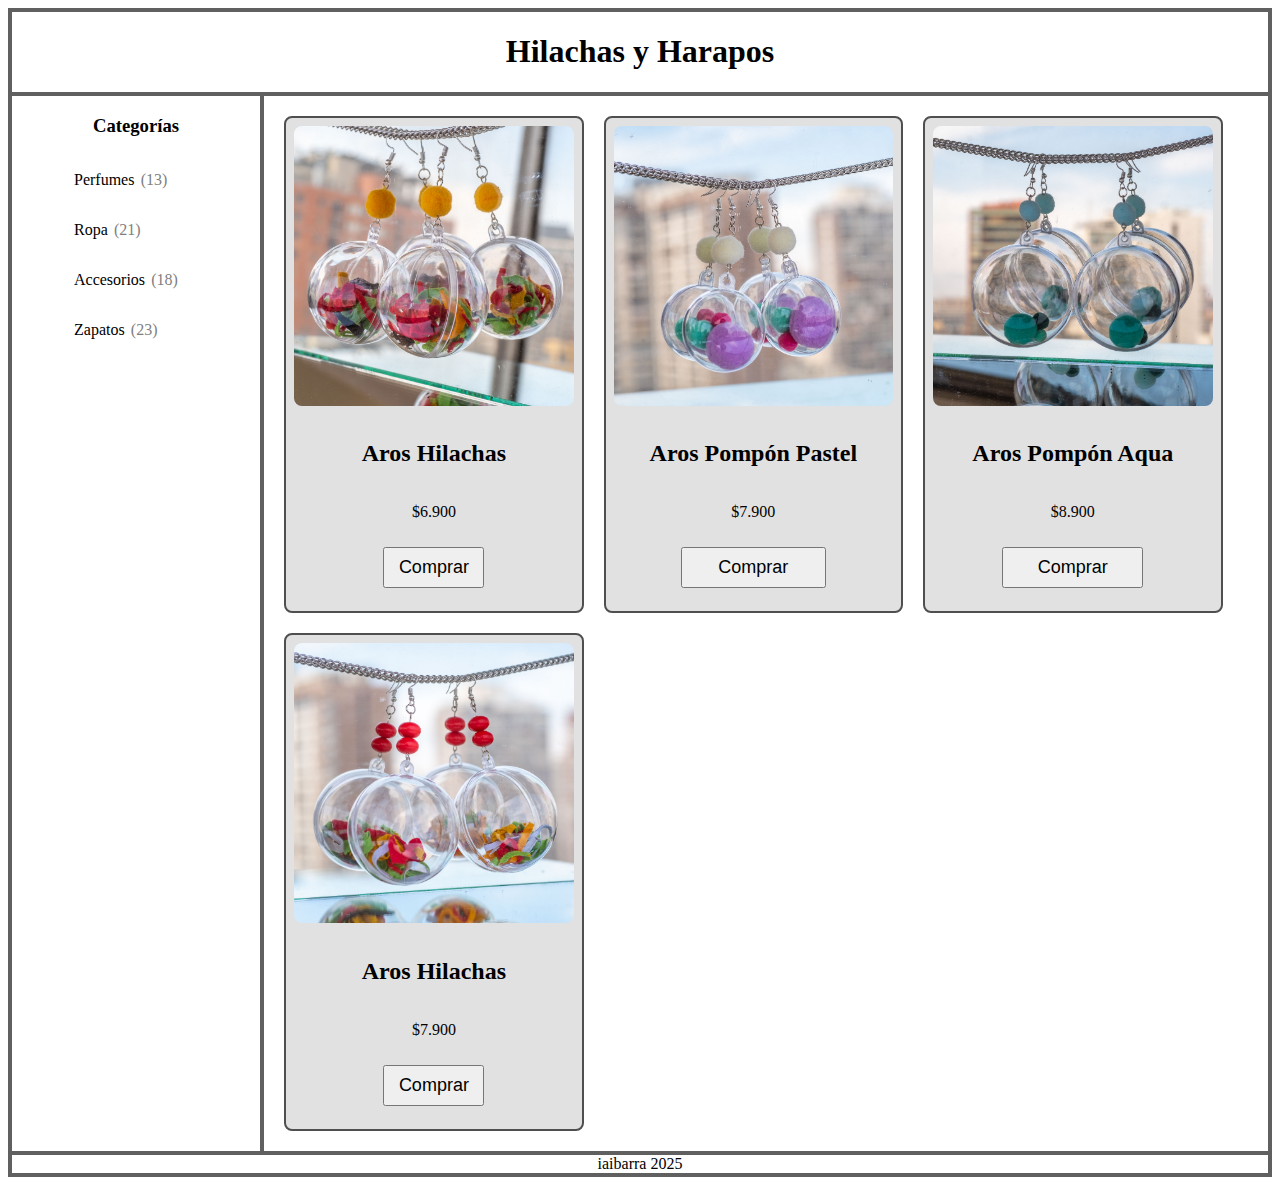
==== index.html @ a70f9880 "Primer commit" ====
<!DOCTYPE html>
<html lang="es">
<head>
    <meta charset="UTF-8">
    <meta name="viewport" content="width=device-width, initial-scale=1.0">
    <title>GRID</title>
    <link rel="stylesheet" href="./asstes/css/style.css">
</head>
<header class="box">
    <h1>Hilachas y Harapos</h1>
    </header>
<aside class="box">
    <section class="categoria">
        <div class="titulo">
            <h3>Categorías</h3>
        </div>
    </section>
    <section class="subcategoria">
        <div class="info">
            <p>Perfumes</p>
            <p class="cantidad">(13)</p>
        </div>
    </section>
    <section class="subcategoria">
        <div class="info">
            <p>Ropa</p>
            <p class="cantidad">(21)</p>
        </div>
    </section>
    <section class="subcategoria">
        <div class="info">
            <p>Accesorios</p>
            <p class="cantidad">(18)</p>        
        </div>
    </section>
    <section class="subcategoria">
        <div class="info">
            <p>Zapatos</p>
            <p class="cantidad">(23)</p>
        </div>
    </section>
</aside>
<main class="box">
    <section class="card">  
        <img src="/asstes/img/IMG_3949.jpeg" alt="Imagen de la card">
        <div class="card-content">
          <h2>Aros Hilachas</h2>
          <p>$6.900</p>
          <button>Comprar</button>
        </div>
    </section>
    <section class="card">  
        <img src="/asstes/img/IMG_3950.jpeg" alt="Imagen de la card">
        <div class="card-content">
          <h2>Aros Pompón Pastel</h2>
          <p>$7.900</p>
          <button>Comprar</button>
        </div>
    </section>    
    <section class="card">  
        <img src="/asstes/img/IMG_3952.jpeg" alt="Imagen de la card">
        <div class="card-content">
          <h2>Aros Pompón Aqua</h2>
          <p>$8.900</p>
          <button>Comprar</button>
        </div>
    </section>    
    <section class="card">  
        <img src="/asstes/img/IMG_3988.jpeg" alt="Imagen de la card">
        <div class="card-content">
          <h2>Aros Hilachas</h2>
          <p>$7.900</p>
          <button>Comprar</button>
        </div>
    </section>
</main>
<footer class="box">iaibarra 2025</footer>
<body>
    
</body>
</html>
---- asstes/css/style.css ----
header{
    grid-area: cabecera;
    text-align: center;
}
aside{
    grid-area: lado;
    display: flex;
    flex-direction: column;
    align-items: center;
}

main{
    grid-area: principal;
    display: grid;
    display: flex;
    flex-wrap: wrap; 
    gap: 20px; /* ESPACIOOO entre las cards */
    width: auto;
    justify-content: start;
    align-items: center;
    padding: 2%;

  }

footer{
    grid-area: pie;
    text-align: center;
}
body{
    display: grid;
    grid-template-areas: 
    'cabecera cabecera'
    'lado principal'
    'pie pie';
    grid-template-columns: 1fr 4fr;
    border: 2px solid rgb(96, 96, 96);
}
.box{
    border: 2px solid rgb(96, 96, 96);
}
.card{
    padding: 8px;
    display: flex;
    justify-content: center;
    align-items: center;
    flex-direction: column;
    width: 29%;
    border-radius: 8px;
    background-color: rgb(225, 225, 225);
    border: 2px solid rgb(79, 79, 80);
}
.card img {
    width: 100%;
    height: auto;
    border-radius: 8px;
  }
.card-content {
    display: flex;
    flex-direction: column;
    align-items: center;
    padding: 15px;
  }
  .card button {
    margin-top: 10px;
    padding: 8px 12px;
    width: 70%;
    font-size: large;
  }
  .subcategoria {
    display: flex;
    justify-content:space-around;
    width: 100%;
  }
  .info{
    display: flex;
    flex-wrap: wrap; 
    gap: 5%;
    width: 50%;
    justify-content: left;
  }
  .cantidad{
    color: grey;
  }
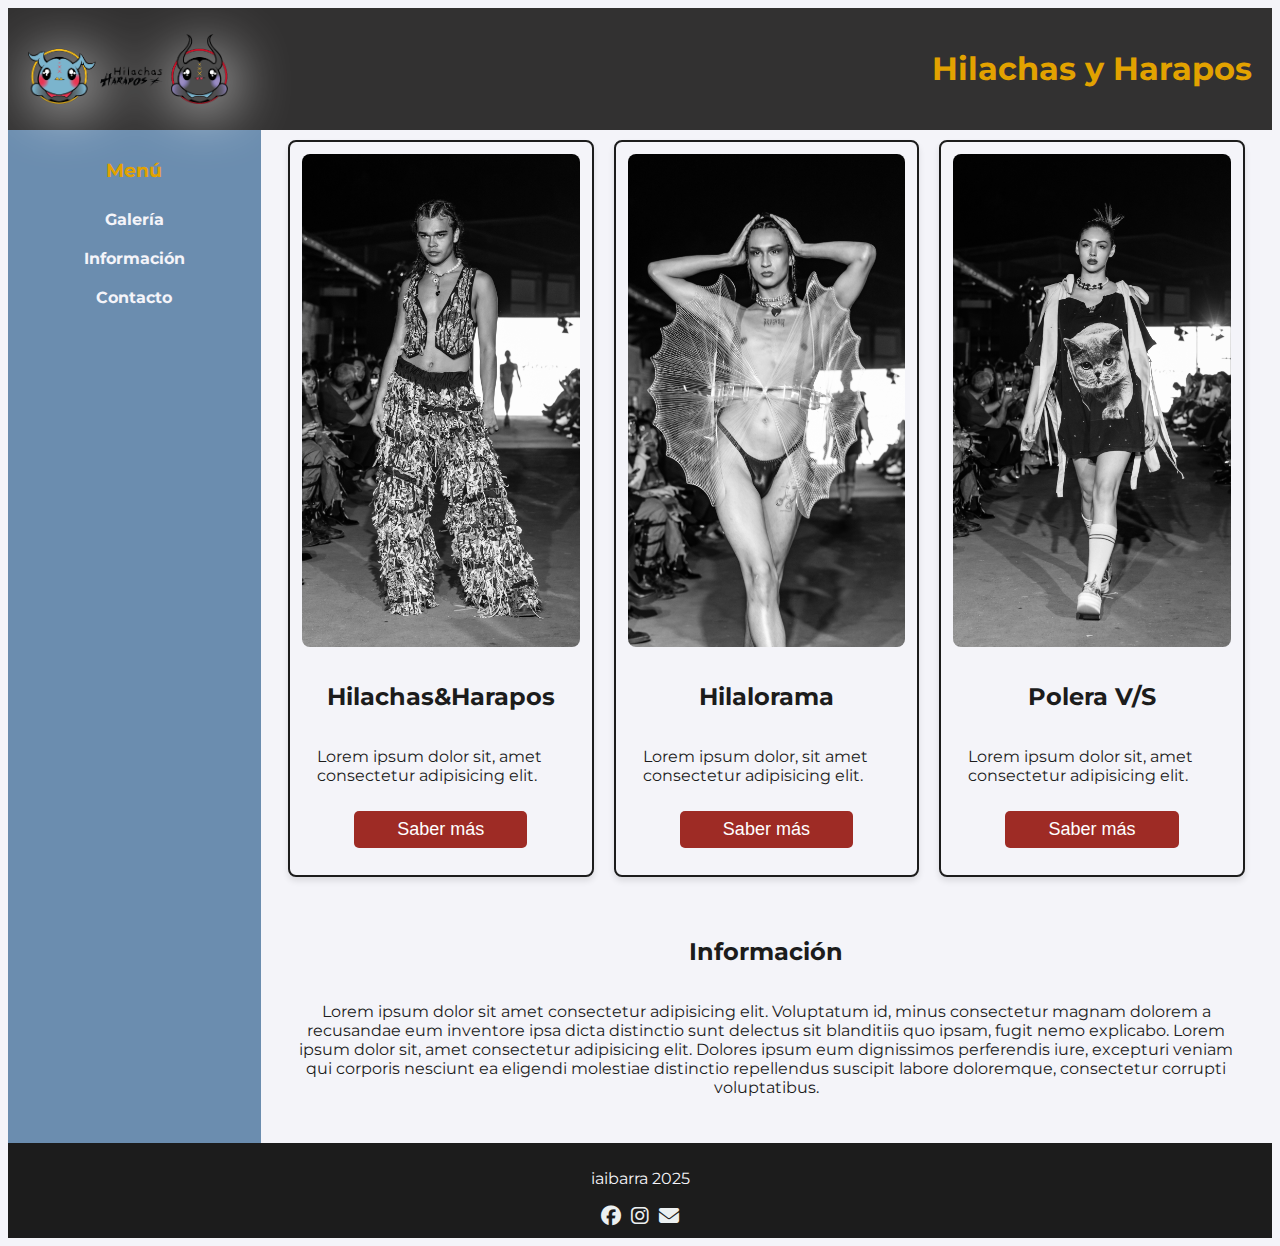
==== commit 1ddaed02: "Subiendo mi proyecto a GitHub" ====
--- a/index.html
+++ b/index.html
@@ -3,79 +3,80 @@
 <head>
     <meta charset="UTF-8">
     <meta name="viewport" content="width=device-width, initial-scale=1.0">
-    <title>GRID</title>
-    <link rel="stylesheet" href="./asstes/css/style.css">
+    <title>Examen CSS Avanzado</title>
+    <link rel="stylesheet" href="./assets/css/style.css">
+    <link href="https://fonts.googleapis.com/css2?family=Montserrat:wght@400;700&display=swap" rel="stylesheet">
+    <link rel="stylesheet" href="https://cdnjs.cloudflare.com/ajax/libs/font-awesome/6.4.2/css/all.min.css">
 </head>
+<body>
 <header class="box">
+    <img class="logo" src="./assets/img/logo.png" alt="Logo de la marca">
     <h1>Hilachas y Harapos</h1>
-    </header>
+</header>
+
 <aside class="box">
     <section class="categoria">
         <div class="titulo">
-            <h3>Categorías</h3>
+            <h3>Menú</h3>
         </div>
     </section>
     <section class="subcategoria">
         <div class="info">
-            <p>Perfumes</p>
-            <p class="cantidad">(13)</p>
+            <a href="#galeria-menu">Galería</a>
         </div>
     </section>
     <section class="subcategoria">
         <div class="info">
-            <p>Ropa</p>
-            <p class="cantidad">(21)</p>
+            <a href="#info-menu">Información</a>
         </div>
     </section>
     <section class="subcategoria">
         <div class="info">
-            <p>Accesorios</p>
-            <p class="cantidad">(18)</p>        
-        </div>
-    </section>
-    <section class="subcategoria">
-        <div class="info">
-            <p>Zapatos</p>
-            <p class="cantidad">(23)</p>
+            <a href="#contacto-menu">Contacto</a>     
         </div>
     </section>
 </aside>
-<main class="box">
+
+<main id="galeria-menu" class="box">
     <section class="card">  
-        <img src="/asstes/img/IMG_3949.jpeg" alt="Imagen de la card">
+        <img src="./assets/img/hilachasyharapos.jpg" alt="Imagen de la card">
         <div class="card-content">
-          <h2>Aros Hilachas</h2>
-          <p>$6.900</p>
-          <button>Comprar</button>
+            <h2>Hilachas&Harapos</h2>
+            <p>Lorem ipsum dolor sit, amet consectetur adipisicing elit.</p>
+            <button>Saber más</button>
         </div>
     </section>
+
     <section class="card">  
-        <img src="/asstes/img/IMG_3950.jpeg" alt="Imagen de la card">
+        <img src="./assets/img/hilalorama.jpg" alt="Imagen de la card">
         <div class="card-content">
-          <h2>Aros Pompón Pastel</h2>
-          <p>$7.900</p>
-          <button>Comprar</button>
+            <h2>Hilalorama</h2>
+            <p>Lorem ipsum dolor, sit amet consectetur adipisicing elit.</p>
+            <button>Saber más</button>
         </div>
     </section>    
+
     <section class="card">  
-        <img src="/asstes/img/IMG_3952.jpeg" alt="Imagen de la card">
+        <img src="./assets/img/poleras.jpg" alt="Imagen de la card">
         <div class="card-content">
-          <h2>Aros Pompón Aqua</h2>
-          <p>$8.900</p>
-          <button>Comprar</button>
+            <h2>Polera V/S</h2>
+            <p>Lorem ipsum dolor sit, amet consectetur adipisicing elit.</p>
+            <button>Saber más</button>
         </div>
-    </section>    
-    <section class="card">  
-        <img src="/asstes/img/IMG_3988.jpeg" alt="Imagen de la card">
-        <div class="card-content">
-          <h2>Aros Hilachas</h2>
-          <p>$7.900</p>
-          <button>Comprar</button>
-        </div>
+    </section> 
+
+    <section id="info-menu" class="info-section"> 
+        <h2>Información</h2>
+        <p>Lorem ipsum dolor sit amet consectetur adipisicing elit. Voluptatum id, minus consectetur magnam dolorem a recusandae eum inventore ipsa dicta distinctio sunt delectus sit blanditiis quo ipsam, fugit nemo explicabo. Lorem ipsum dolor sit, amet consectetur adipisicing elit. Dolores ipsum eum dignissimos perferendis iure, excepturi veniam qui corporis nesciunt ea eligendi molestiae distinctio repellendus suscipit labore doloremque, consectetur corrupti voluptatibus.</p>
     </section>
 </main>
-<footer class="box">iaibarra 2025</footer>
-<body>
-    
+<footer id="contacto-menu" class="box">
+    <p>iaibarra 2025</p>
+    <div class="social-icons">
+        <a href="https://facebook.com" target="_blank"><i class="fa-brands fa-facebook"></i></a>
+        <a href="https://instagram.com/hilachasyharapos/" target="_blank"><i class="fa-brands fa-instagram"></i></a>
+        <a href="mailto:hilachasyharapos@gmail.com"><i class="fa-solid fa-envelope"></i></a>
+    </div>
+</footer>
 </body>
-</html>+</html>
--- a/assets/css/style.css
+++ b/assets/css/style.css
@@ -0,0 +1,229 @@
+html, body {
+  overflow-x: hidden;
+}
+
+body {
+  font-family: 'Montserrat', sans-serif;
+  display: grid;
+  grid-template-areas: 
+      'cabecera'
+      'lado'
+      'principal'
+      'pie';
+  grid-template-columns: 1fr;
+  background-color: #F4F4F9;
+  color: #1C1C1C;
+}
+
+header {
+  grid-area: cabecera;
+  display: flex;
+  align-items: center;
+  justify-content:center;
+  padding: 20px;
+  background-color: #323131;
+  color: #F4F4F9;
+}
+
+header .logo {
+  width: 200px;
+  height: auto;
+  filter: drop-shadow(5px 5px 30px rgb(255, 255, 255));
+}
+
+h1 {
+  display: none; 
+  color: #E2A200;
+}
+
+aside {
+  grid-area: lado;
+  display: flex;
+  flex-direction: row;
+  align-items: center;
+  background-color: #6b8daf;
+  color: #F4F4F9;
+  padding: 10px;
+}
+
+.titulo h3 {
+  display: none;
+  color: #E2A200;
+}
+
+main {
+  grid-area: principal;
+  display: flex;
+  flex-wrap: wrap;
+  gap: 20px;
+  justify-content: center;
+  padding: 10px;
+}
+
+footer {
+  grid-area: pie;
+  text-align: center;
+  padding: 10px;
+  background-color: #1C1C1C;
+  color: #F4F4F9;
+}
+
+footer .social-icons {
+  display: flex;
+  justify-content: center;
+  gap: 10px;
+  margin-top: 5px;
+}
+
+footer .social-icons a {
+  text-decoration: none;
+  color: #ecf0f1;
+  font-size: 20px;
+  transition: color 0.3s ease;
+}
+
+footer .social-icons a:hover {
+  color: #9E2B25;
+}
+
+.card {
+  padding: 12px;
+  display: flex;
+  flex-direction: column;
+  align-items: center;
+  width: 90%;
+  border-radius: 8px;
+  background-color: #F4F4F9;
+  border: 2px solid #1C1C1C;
+  overflow: hidden;
+  box-shadow: 0px 4px 6px rgba(0, 0, 0, 0.1);
+}
+
+.card img {
+  width: 100%;
+  height: auto;
+  border-radius: 8px;
+  transition: transform 0.3s ease, filter 0.3s ease;
+  filter: grayscale(100%);
+}
+
+.card img:hover {
+  transform: scale(1.05);
+  filter: grayscale(0%);
+}
+
+.card-content {
+  display: flex;
+  flex-direction: column;
+  align-items: center;
+  padding: 15px;
+}
+
+.card button {
+  margin-top: 10px;
+  padding: 8px 12px;
+  width: 70%;
+  font-size: large;
+  background-color: #9E2B25;
+  color: white;
+  border: none;
+  border-radius: 5px;
+  cursor: pointer;
+  transition: background-color 0.3s ease;
+}
+
+.card button:hover {
+  background-color: #7C1F19;
+}
+
+.subcategoria {
+  display: flex;
+  justify-content: center;
+  padding: 10px;
+  width: 100%;
+}
+
+.info a{
+  text-decoration: none;
+  color: #F4F4F9;  /* Color del texto */
+  font-weight: bold;
+  transition: color 0.3s ease;
+  
+}
+.info a:hover {
+  color: #E2A200;  /* Color en hover */
+}
+.info-section {
+  display: flex;
+  flex-direction: column;
+  text-align: center;
+  padding: 2%;
+}
+
+.cantidad {
+  color: #7f8c8d;
+}
+
+/* Breakpoint para 576px */
+@media (min-width: 576px) {
+  body {
+      grid-template-areas: 
+          'cabecera cabecera'
+          'lado lado'
+          'principal principal'
+          'pie pie';
+      grid-template-columns: 1fr;
+  }
+  header{
+    justify-content:space-between;
+
+  }
+  h1 {
+    display: block; /* Muestra el h1 en escritorio */
+  }
+
+  aside {
+      flex-direction: row;
+      padding: 10px;
+  }
+
+  .titulo h3 {
+    display: block; 
+  }
+}
+
+/* Versión escritorio */
+@media (min-width: 992px) {
+  body {
+      grid-template-areas: 
+          'cabecera cabecera'
+          'lado principal'
+          'pie pie';
+      grid-template-columns: 1fr 4fr;
+  }
+
+  header{
+    justify-content:space-between;
+  }
+
+  h1 {
+    display: block; /* Muestra el h1 en escritorio */
+  }
+  
+  aside {
+    flex-direction: column;
+    padding: 10px;
+  }
+
+  .titulo h3 {
+      display: block;
+  }
+  
+  main {
+    justify-content: center;
+  }
+
+  .card {
+    width: 28%; /* Acomoda las cards en filas */
+  }
+}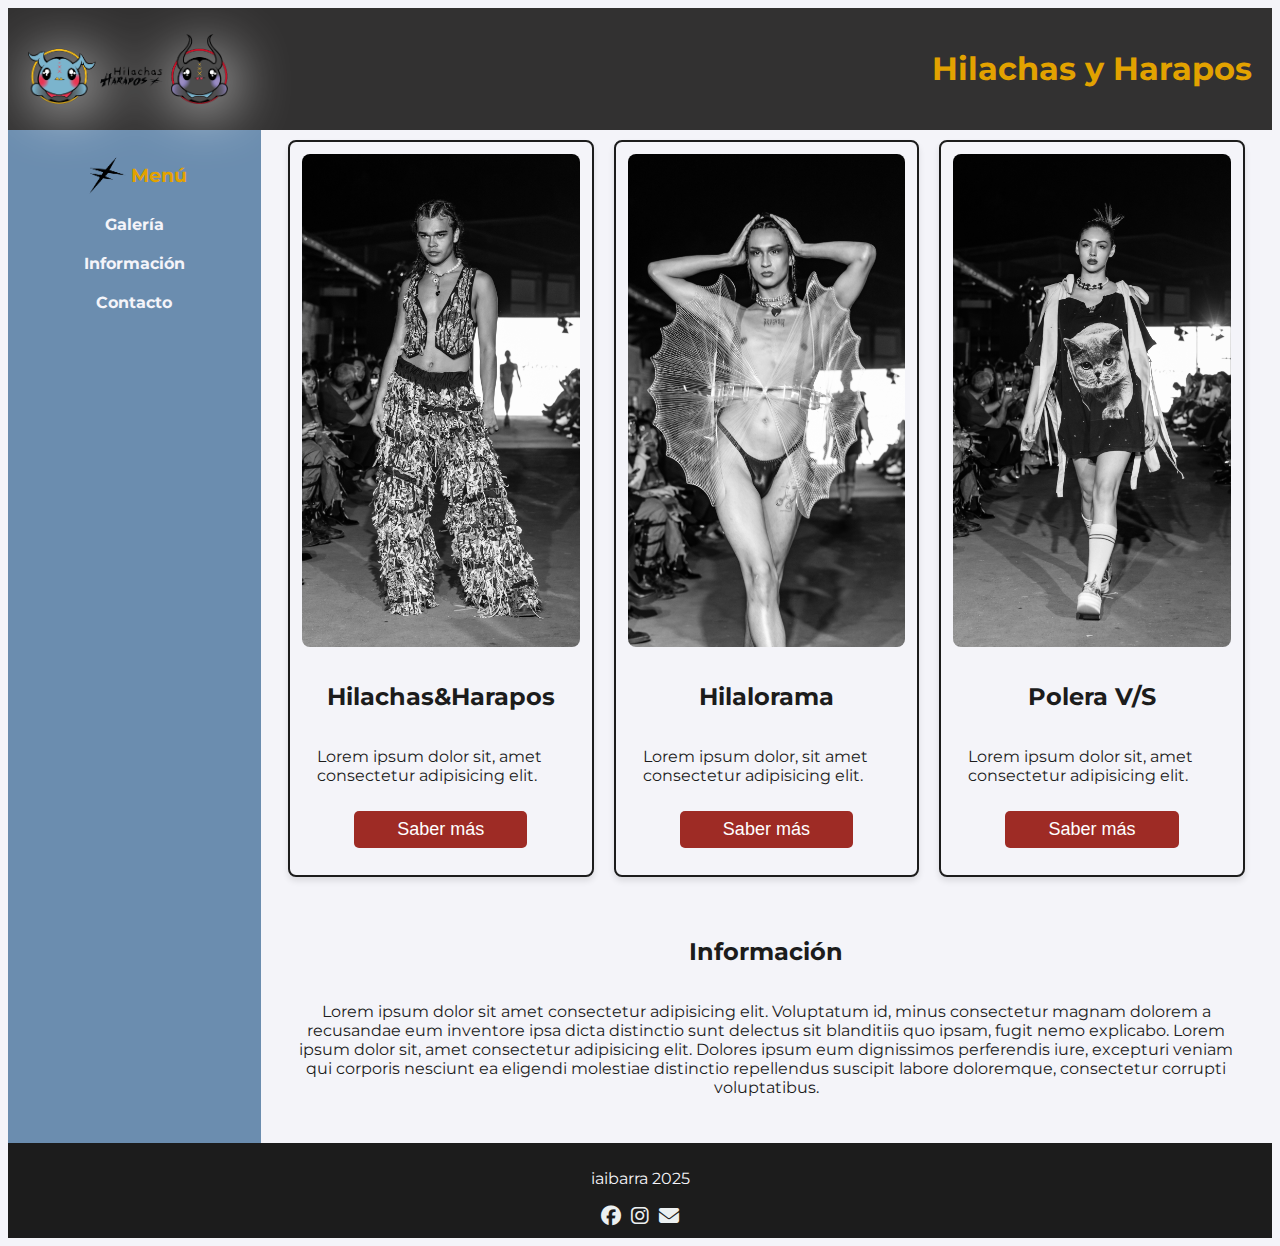
==== commit c83ff707: "incorporación de logo al menu" ====
--- a/index.html
+++ b/index.html
@@ -17,6 +17,7 @@
 <aside class="box">
     <section class="categoria">
         <div class="titulo">
+            <img src="./assets/img/favicon.png">
             <h3>Menú</h3>
         </div>
     </section>
--- a/assets/css/style.css
+++ b/assets/css/style.css
@@ -46,9 +46,21 @@
   padding: 10px;
 }
 
+.titulo{
+  display: flex;
+  flex-direction: row;
+  justify-content: center;
+  
+}
+
+.titulo img{
+  width: 40px;
+  padding: 5px;
+}
 .titulo h3 {
   display: none;
   color: #E2A200;
+  padding-top: 5px;
 }
 
 main {
